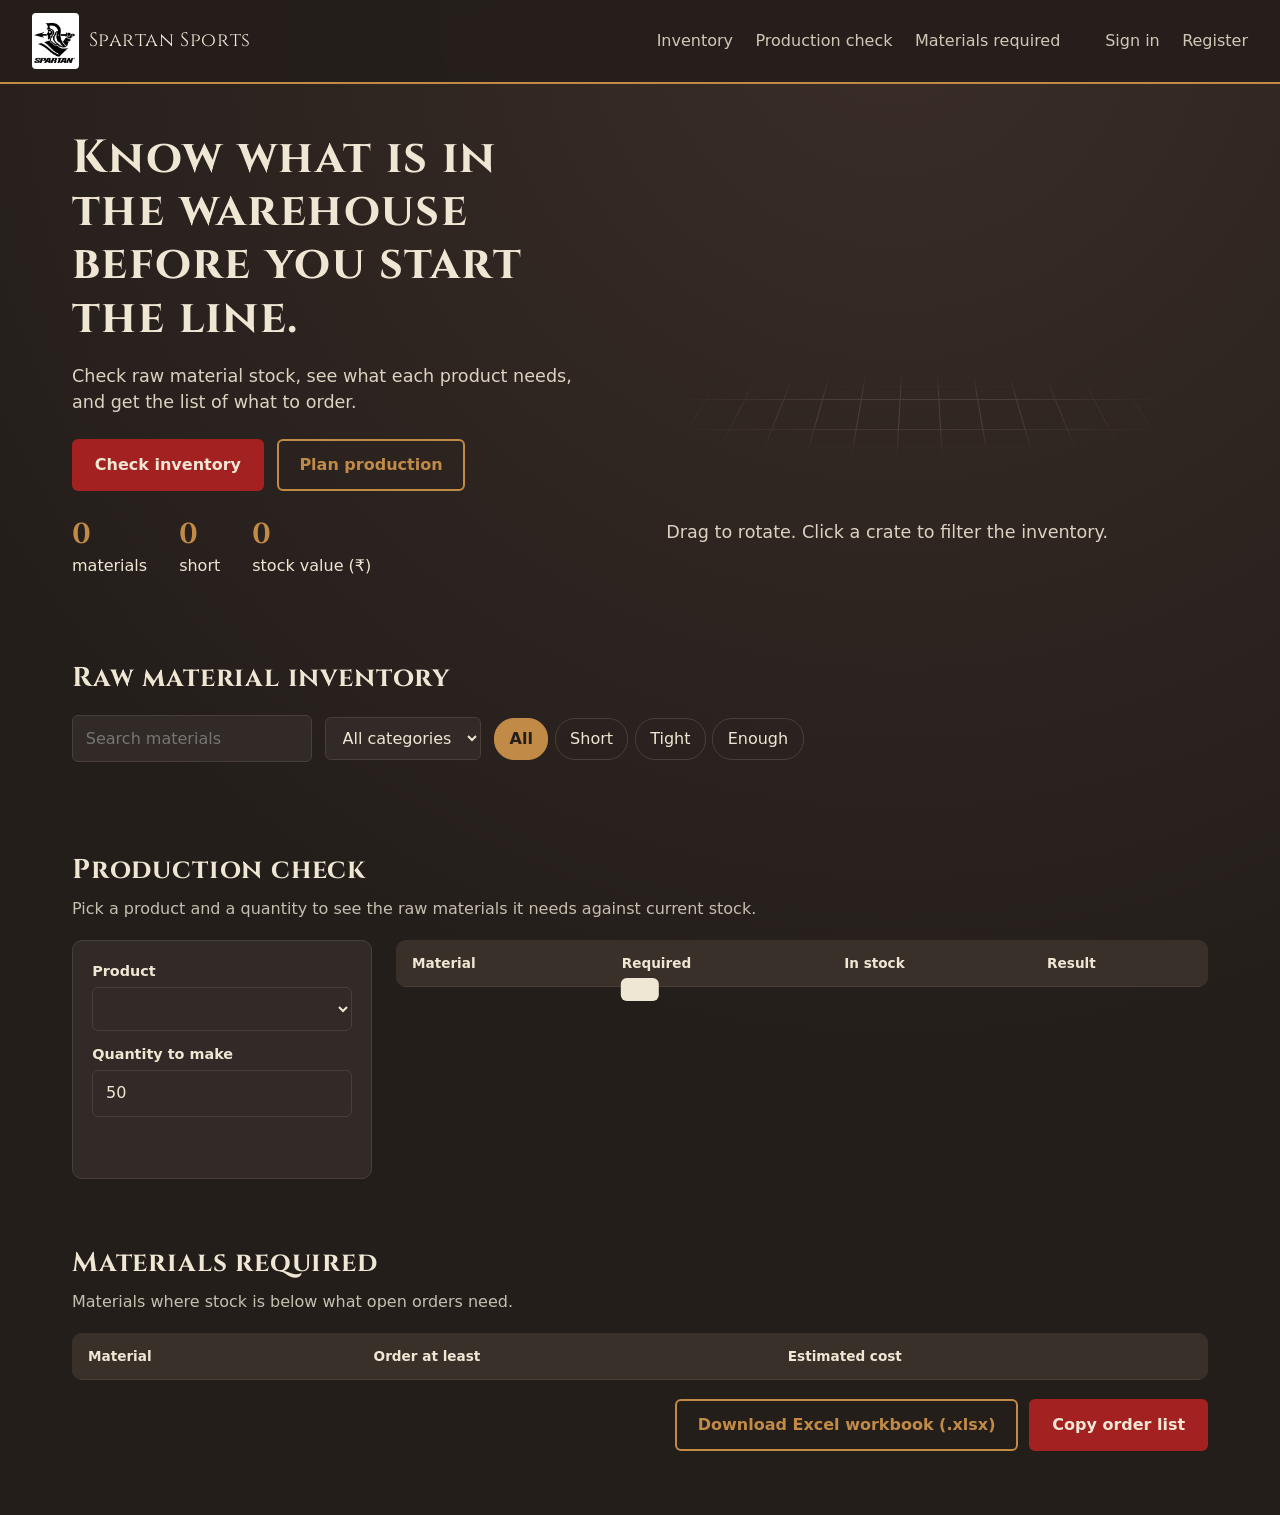
==== index.html @ b4d41f11 "Complete Spartan Sports inventory with Auth & Admin Panel" ====
<!DOCTYPE html>
<html lang="en">
<head>
  <meta charset="UTF-8">
  <meta name="viewport" content="width=device-width, initial-scale=1">
  <title>Spartan Sports | Raw Material Inventory</title>
  <link rel="preconnect" href="https://fonts.googleapis.com">
  <link href="https://fonts.googleapis.com/css2?family=Cinzel:wght@400;600;700&display=swap" rel="stylesheet">
  <link rel="stylesheet" href="style.css">
</head>
<body>
  <header class="nav">
    <a class="logo" href="#top" aria-label="Spartan Sports home"><img class="brand-mark" src="spartan-logo.png" alt=""><span>Spartan Sports</span></a>
    <nav>
      <a href="#inventory">Inventory</a>
      <a href="#planner">Production check</a>
      <a href="#orders">Materials required</a>
      <span id="navUser" style="opacity:.8;font-size:.9rem"></span>
      <a href="admin-dashboard.html" id="navAdmin" style="display:none;color:var(--bronze)">🛡️ Admin panel</a>
      <a href="#" id="navSignout" style="display:none" onclick="doSignOut(event)">Sign out</a>
      <a href="login.html" id="navLogin">Sign in</a>
      <a href="register.html" id="navRegister">Register</a>
    </nav>
  </header>

  <main id="top">
    <section class="hero">
      <div class="hero-text">
        <h1>Know what is in the warehouse before you start the line.</h1>
        <p>Check raw material stock, see what each product needs, and get the list of what to order.</p>
        <div class="cta"><a class="btn" href="#inventory">Check inventory</a><a class="btn alt" href="#planner">Plan production</a></div>
        <div class="kpis">
          <div><b id="kTotal">0</b> materials</div>
          <div><b id="kShort">0</b> short</div>
          <div><b id="kValue">0</b> stock value (₹)</div>
        </div>
      </div>
      <div class="stage" id="stage" aria-label="3D crates. Drag to rotate, click a crate to filter the inventory.">
        <div class="floor"></div>
        <div class="cubes" id="cubes"></div>
        <p class="drag-hint">Drag to rotate. Click a crate to filter the inventory.</p>
      </div>
    </section>

    <section id="inventory" class="block">
      <h2>Raw material inventory</h2>
      <div class="toolbar">
        <input id="q" type="search" placeholder="Search materials" aria-label="Search materials">
        <select id="cat" aria-label="Category"><option value="">All categories</option></select>
        <div class="chips" id="chips">
          <button class="chip on" data-s="">All</button>
          <button class="chip" data-s="short">Short</button>
          <button class="chip" data-s="tight">Tight</button>
          <button class="chip" data-s="ok">Enough</button>
        </div>
      </div>
      <div class="grid" id="grid"></div>
      <p class="empty" id="empty" hidden>No materials match. Clear the search or pick another category.</p>
    </section>

    <section id="planner" class="block">
      <h2>Production check</h2>
      <p class="sub">Pick a product and a quantity to see the raw materials it needs against current stock.</p>
      <div class="planner">
        <div class="controls">
          <label for="prod">Product</label><select id="prod"></select>
          <label for="qty">Quantity to make</label><input id="qty" type="number" min="1" value="50">
          <p class="verdict" id="verdict"></p>
        </div>
        <div class="table-scroll"><table>
          <thead><tr><th>Material</th><th>Required</th><th>In stock</th><th>Result</th></tr></thead>
          <tbody id="planBody"></tbody>
        </table></div>
      </div>
    </section>

    <section id="orders" class="block">
      <h2>Materials required</h2>
      <p class="sub">Materials where stock is below what open orders need.</p>
      <div class="table-scroll"><table>
        <thead><tr><th>Material</th><th>Order at least</th><th>Estimated cost</th></tr></thead>
        <tbody id="ordBody"></tbody>
      </table></div>
      <p class="empty" id="ordEmpty" hidden>Nothing to order. Stock covers every open order.</p>
      <div class="ord-foot"><strong id="ordTotal"></strong><div class="actions">
        <button class="btn alt" id="excelBtn" type="button">Download Excel workbook (.xlsx)</button>
        <button class="btn" id="copyBtn" type="button">Copy order list</button>
      </div></div>
    </section>
  </main>
  <div class="toast" id="toast" role="status"></div>
  <script src="xlsx.full.min.js"></script>
  <script src="auth.js"></script>
  <script src="script.js"></script>
  <script>
  // ── Session banner & import loader ──────────────────────
  (function initSession() {
    const sess = getSession();
    const navUser     = document.getElementById("navUser");
    const navAdmin    = document.getElementById("navAdmin");
    const navSignout  = document.getElementById("navSignout");
    const navLogin    = document.getElementById("navLogin");
    const navRegister = document.getElementById("navRegister");

    if (sess) {
      if (navUser)     navUser.textContent = "👋 " + sess.name + (sess.role === "admin" ? " (Admin)" : "");
      if (navSignout)  navSignout.style.display = "inline";
      if (navLogin)    navLogin.style.display = "none";
      if (navRegister) navRegister.style.display = "none";
      if (sess.role === "admin" && navAdmin) navAdmin.style.display = "inline";
    }

    // Load imported inventory if available
    const imp = localStorage.getItem("ss_inventory_import");
    if (imp) {
      try {
        const rows = JSON.parse(imp);
        if (Array.isArray(rows) && rows.length) {
          // Replace global M array
          M.length = 0;
          rows.forEach(r => M.push(r));
          byKey_refresh();
          render(); plan(); updateKPIs(); updateOrders();
          toast("Inventory loaded from imported data (" + rows.length + " materials)");
        }
      } catch (e) { console.warn("Failed to load imported inventory", e); }
    }
  })();

  function doSignOut(e) {
    e.preventDefault();
    sessionStorage.removeItem("ss_session");
    window.location.href = "login.html";
  }
  </script>
</body>
</html>
---- style.css ----
:root {
    --bronze: #c18a47;
    --crimson: #a32121;
    --bone: #efe6d4;
    --iron: #241e1b;
    --iron2: #322a26;
    --line: #4a3f38;
    --ok: #5fae6b;
    --warn: #e0a33a;
    --bad: #e5604f;
    --serif: "Cinzel", "Trajan Pro", Georgia, serif;
    --sans: "Segoe UI", system-ui, -apple-system, Roboto, sans-serif
}

* {
    box-sizing: border-box
}

html {
    scroll-behavior: smooth
}

body {
    margin: 0;
    font-family: var(--sans);
    background: radial-gradient(circle at 70% 0, #3a2d27, var(--iron) 60%);
    color: var(--bone);
    line-height: 1.5
}

h1,
h2,
.logo {
    font-family: var(--serif);
    letter-spacing: .03em
}

a {
    color: inherit
}

button,
input,
select {
    font: inherit
}

input,
select {
    padding: .65rem .8rem;
    border: 1px solid var(--line);
    border-radius: 6px;
    background: var(--iron2);
    color: var(--bone)
}

:focus-visible {
    outline: 3px solid var(--bronze);
    outline-offset: 2px
}

.nav {
    position: sticky;
    top: 0;
    z-index: 10;
    display: flex;
    justify-content: space-between;
    align-items: center;
    flex-wrap: wrap;
    gap: .5rem;
    padding: .8rem 2rem;
    background: rgba(36, 30, 27, .92);
    backdrop-filter: blur(6px);
    border-bottom: 2px solid var(--bronze)
}

.logo {
    display: flex;
    align-items: center;
    gap: .6rem;
    text-decoration: none;
    font-size: 1.2rem
}

.brand-mark {
    display: block;
    width: auto;
    height: 56px;
    padding: 2px;
    background: #fff;
    border-radius: 4px;
    object-fit: contain
}

.nav nav {
    display: flex;
    gap: 1.4rem;
    align-items: center;
    flex-wrap: wrap
}

.nav nav a {
    text-decoration: none;
    opacity: .85
}

.nav nav a:hover {
    opacity: 1;
    color: var(--bronze)
}

.hero {
    display: grid;
    grid-template-columns: 1fr 1.1fr;
    gap: 2rem;
    align-items: center;
    max-width: 1200px;
    margin: 0 auto;
    padding: 3rem 2rem 2rem
}

.hero h1 {
    font-size: clamp(1.8rem, 4vw, 2.9rem);
    line-height: 1.15;
    margin: 0 0 1rem
}

.hero p {
    max-width: 46ch;
    font-size: 1.1rem;
    opacity: .9
}

.cta {
    display: flex;
    gap: .8rem;
    flex-wrap: wrap;
    margin: 1.5rem 0
}

.btn {
    display: inline-block;
    background: var(--crimson);
    color: var(--bone);
    border: 2px solid var(--crimson);
    padding: .75rem 1.3rem;
    border-radius: 6px;
    text-decoration: none;
    font-weight: 600;
    cursor: pointer;
    transition: transform .15s, background .2s
}

.btn:hover {
    background: #7d1515;
    transform: translateY(-2px)
}

.btn.alt {
    background: transparent;
    border-color: var(--bronze);
    color: var(--bronze)
}

.btn.alt:hover {
    background: var(--bronze);
    color: var(--iron)
}

.kpis {
    display: flex;
    gap: 2rem;
    flex-wrap: wrap
}

.kpis b {
    display: block;
    font: 700 1.8rem var(--serif);
    color: var(--bronze)
}

/* 3D stage */
.stage {
    position: relative;
    height: 380px;
    perspective: 900px;
    cursor: grab;
    touch-action: pan-y;
    user-select: none
}

.stage:active {
    cursor: grabbing
}

.floor {
    position: absolute;
    left: 5%;
    right: 5%;
    bottom: 25px;
    height: 220px;
    transform: rotateX(72deg);
    background: linear-gradient(var(--line) 1px, transparent 1px) 0 0/40px 40px, linear-gradient(90deg, var(--line) 1px, transparent 1px) 0 0/40px 40px;
    mask-image: radial-gradient(closest-side, #000 40%, transparent);
    -webkit-mask-image: radial-gradient(closest-side, #000 40%, transparent)
}

.cubes {
    position: absolute;
    inset: 0;
    display: flex;
    justify-content: center;
    align-items: center;
    gap: 60px;
    padding-bottom: 30px
}

.cube {
    position: relative;
    width: 110px;
    height: 110px;
    transform-style: preserve-3d
}

.face {
    position: absolute;
    inset: 0;
    display: grid;
    place-items: center;
    text-align: center;
    font: 700 .85rem var(--serif);
    padding: .4rem;
    border: 2px solid var(--bronze);
    backface-visibility: hidden
}

.face small {
    display: block;
    font: 400 .75rem var(--sans);
    opacity: .9
}

.f0 {
    transform: translateZ(55px)
}

.f1 {
    transform: rotateY(90deg) translateZ(55px)
}

.f2 {
    transform: rotateY(180deg) translateZ(55px)
}

.f3 {
    transform: rotateY(-90deg) translateZ(55px)
}

.f4 {
    transform: rotateX(90deg) translateZ(55px);
    background: #3b3029
}

.f5 {
    transform: rotateX(-90deg) translateZ(55px);
    background: #1a1513
}

.cube.good .face {
    background: #2f5a3a
}

.cube.bad .face {
    background: #8a2a22
}

.cube .f4 {
    background: #4b3d34
}

.cube .f5 {
    background: #1a1513
}

.cube[data-cat="Wood"] .face {
    background: #b58a54;
    color: var(--iron)
}

.cube:hover .face {
    border-color: #fff
}

.drag-hint {
    position: absolute;
    bottom: 0;
    width: 100%;
    text-align: center;
    font-size: .85rem;
    opacity: .7;
    margin: 0
}

.block {
    max-width: 1200px;
    margin: 0 auto;
    padding: 3rem 2rem 1rem;
    scroll-margin-top: 60px
}

.block h2 {
    font-size: 1.7rem;
    margin: 0 0 .4rem
}

.sub {
    opacity: .8;
    margin: 0 0 1.2rem
}

.toolbar {
    display: flex;
    gap: .8rem;
    flex-wrap: wrap;
    margin: 1rem 0 1.5rem;
    align-items: center
}

.toolbar input {
    min-width: 240px
}

.chips {
    display: flex;
    gap: .4rem
}

.chip {
    background: transparent;
    border: 1px solid var(--line);
    color: var(--bone);
    padding: .5rem .9rem;
    border-radius: 20px;
    cursor: pointer
}

.chip.on {
    background: var(--bronze);
    color: var(--iron);
    border-color: var(--bronze);
    font-weight: 600
}

.grid {
    display: grid;
    grid-template-columns: repeat(auto-fill, minmax(240px, 1fr));
    gap: 1.4rem;
    perspective: 1000px
}

.card {
    background: linear-gradient(145deg, #3a302a, #2a221e);
    border: 1px solid var(--line);
    border-top: 4px solid var(--ok);
    border-radius: 10px;
    padding: 1.2rem;
    transform-style: preserve-3d;
    transition: transform .15s ease-out, box-shadow .2s;
    box-shadow: 0 8px 20px rgba(0, 0, 0, .35)
}

.card.tight {
    border-top-color: var(--warn)
}

.card.short {
    border-top-color: var(--bad)
}

.card:hover {
    box-shadow: 0 18px 35px rgba(0, 0, 0, .55)
}

.card h3 {
    margin: 0;
    font-size: 1.05rem;
    transform: translateZ(25px)
}

.cat {
    margin: .1rem 0 .8rem;
    opacity: .7;
    font-size: .85rem;
    transform: translateZ(15px)
}

.big {
    font: 700 2rem var(--serif);
    transform: translateZ(35px)
}

.big small {
    font: 400 .9rem var(--sans);
    opacity: .7
}

.bar {
    height: 8px;
    background: #1a1513;
    border-radius: 4px;
    margin: .7rem 0;
    overflow: hidden
}

.bar i {
    display: block;
    height: 100%;
    background: var(--ok);
    border-radius: 4px;
    transition: width .6s
}

.card.tight .bar i {
    background: var(--warn)
}

.card.short .bar i {
    background: var(--bad)
}

.meta {
    font-size: .85rem;
    opacity: .8;
    margin: 0 0 .8rem
}

.pill {
    display: inline-block;
    padding: .2rem .7rem;
    border-radius: 12px;
    font-size: .8rem;
    font-weight: 700;
    color: var(--iron);
    background: var(--ok);
    transform: translateZ(20px)
}

.pill.tight {
    background: var(--warn)
}

.pill.short {
    background: var(--bad)
}

.planner {
    display: grid;
    grid-template-columns: 300px 1fr;
    gap: 1.5rem;
    align-items: start
}

.controls {
    background: var(--iron2);
    border: 1px solid var(--line);
    border-radius: 10px;
    padding: 1.2rem
}

.controls label {
    display: block;
    margin: .8rem 0 .3rem;
    font-weight: 600;
    font-size: .9rem
}

.controls label:first-child {
    margin-top: 0
}

.controls input,
.controls select {
    width: 100%
}

.verdict {
    margin: 1rem 0 0;
    padding: .8rem;
    border-radius: 6px;
    font-weight: 600
}

.verdict.ok {
    background: #27442e
}

.verdict.short {
    background: #5c2620
}

.table-scroll {
    overflow-x: auto
}

table {
    width: 100%;
    border-collapse: collapse;
    min-width: 480px;
    background: var(--iron2);
    border-radius: 10px;
    overflow: hidden
}

th,
td {
    text-align: left;
    padding: .8rem 1rem;
    border-bottom: 1px solid var(--line)
}

th {
    background: #3a302a;
    font-size: .85rem
}

.okc {
    color: var(--ok)
}

.shortc {
    color: var(--bad);
    font-weight: 700
}

.ord-foot {
    display: flex;
    justify-content: space-between;
    align-items: center;
    flex-wrap: wrap;
    gap: 1rem;
    margin: 1.2rem 0 3rem
}

.actions {
    display: flex;
    gap: .7rem;
    flex-wrap: wrap
}

.empty {
    padding: 1.2rem;
    opacity: .8
}

.toast {
    position: fixed;
    bottom: 1.2rem;
    left: 50%;
    transform: translate(-50%, 120px);
    background: var(--bone);
    color: var(--iron);
    padding: .7rem 1.2rem;
    border-radius: 6px;
    font-weight: 600;
    transition: transform .3s
}

.toast.show {
    transform: translate(-50%, 0)
}

@media(max-width:860px) {
    .hero {
        grid-template-columns: 1fr;
        padding: 2rem 1rem
    }

    .stage {
        height: 320px
    }

    .cubes {
        gap: 30px
    }

    .cube {
        width: 80px;
        height: 80px
    }

    .f0 {
        transform: translateZ(40px)
    }

    .f1 {
        transform: rotateY(90deg) translateZ(40px)
    }

    .f2 {
        transform: rotateY(180deg) translateZ(40px)
    }

    .f3 {
        transform: rotateY(-90deg) translateZ(40px)
    }

    .f4 {
        transform: rotateX(90deg) translateZ(40px)
    }

    .f5 {
        transform: rotateX(-90deg) translateZ(40px)
    }

    .face {
        font-size: .7rem
    }

    .planner {
        grid-template-columns: 1fr
    }

    .block {
        padding: 2rem 1rem 1rem
    }

    .nav {
        padding: .8rem 1rem
    }
}

@media(prefers-reduced-motion:reduce) {
    * {
        transition: none !important;
        scroll-behavior: auto !important
    }
}
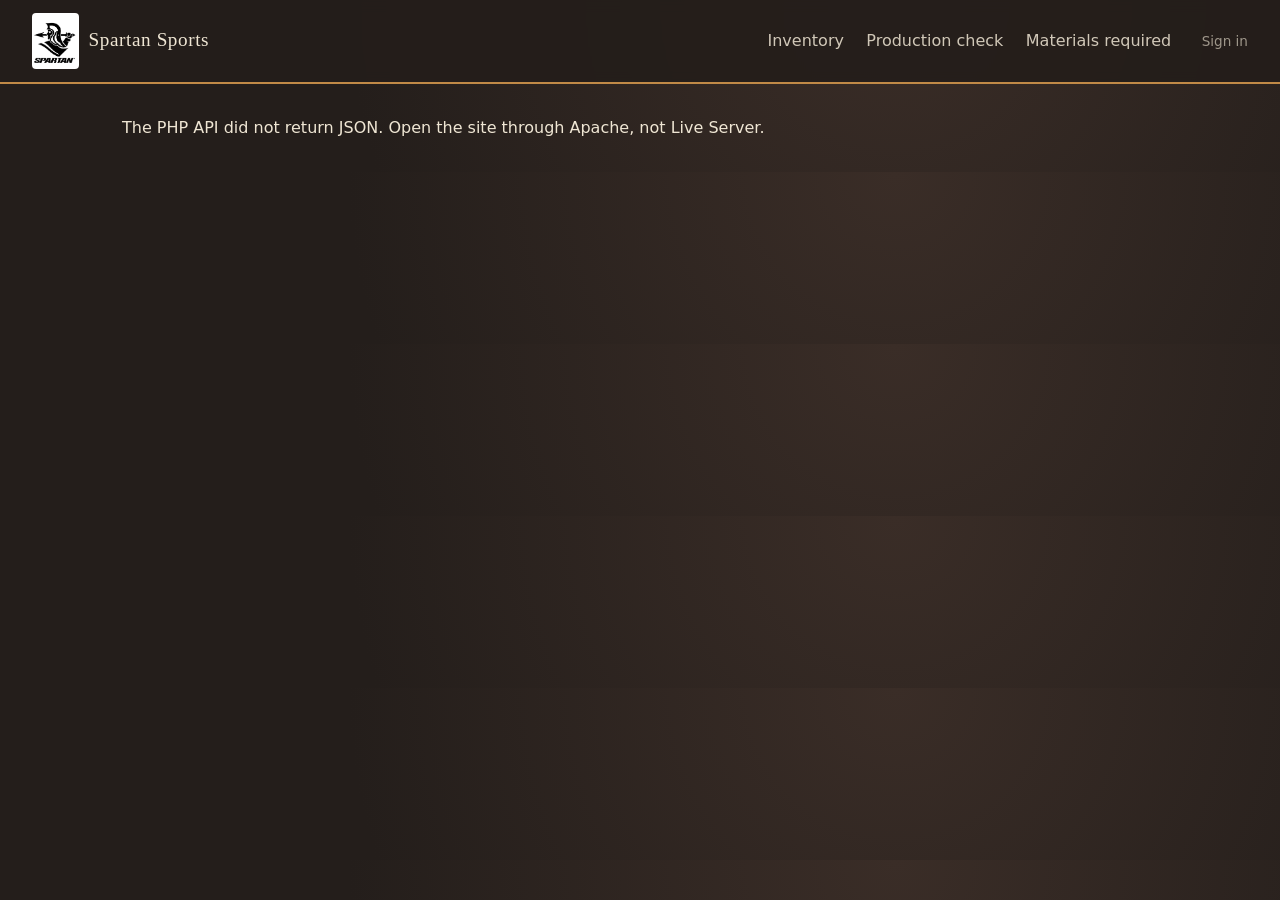
==== commit 80bc15fb: "Add secure inventory auth and Excel import Co-authored-by: Copilot <223556219+Copilot@users.noreply." ====
--- a/index.html
+++ b/index.html
@@ -1,34 +1,36 @@
 <!DOCTYPE html>
 <html lang="en">
+
 <head>
   <meta charset="UTF-8">
   <meta name="viewport" content="width=device-width, initial-scale=1">
   <title>Spartan Sports | Raw Material Inventory</title>
-  <link rel="preconnect" href="https://fonts.googleapis.com">
-  <link href="https://fonts.googleapis.com/css2?family=Cinzel:wght@400;600;700&display=swap" rel="stylesheet">
   <link rel="stylesheet" href="style.css">
 </head>
+
 <body>
   <header class="nav">
-    <a class="logo" href="#top" aria-label="Spartan Sports home"><img class="brand-mark" src="spartan-logo.png" alt=""><span>Spartan Sports</span></a>
+    <a class="logo" href="#top" aria-label="Spartan Sports home"><img class="brand-mark" src="spartan-logo.png"
+        alt=""><span>Spartan Sports</span></a>
     <nav>
       <a href="#inventory">Inventory</a>
       <a href="#planner">Production check</a>
       <a href="#orders">Materials required</a>
-      <span id="navUser" style="opacity:.8;font-size:.9rem"></span>
-      <a href="admin-dashboard.html" id="navAdmin" style="display:none;color:var(--bronze)">🛡️ Admin panel</a>
-      <a href="#" id="navSignout" style="display:none" onclick="doSignOut(event)">Sign out</a>
-      <a href="login.html" id="navLogin">Sign in</a>
-      <a href="register.html" id="navRegister">Register</a>
+      <a href="admin-dashboard.html" id="navAdmin" style="display:none;color:var(--bronze)">Admin panel</a>
+      <a href="login.html" id="navAuth" style="opacity:.6;font-size:.85rem;margin-left:.5rem"
+        title="Sign in">Sign in</a>
+      <a href="#" id="navSignout" style="display:none">Sign out</a>
     </nav>
   </header>
 
-  <main id="top">
-    <section class="hero">
+  <p id="authStatus" role="status" style="max-width:1100px;margin:2rem auto;padding:0 2rem">Checking sign-in and loading inventory…</p>
+  <main id="siteMain" hidden>
+    <section class="hero" id="top">
       <div class="hero-text">
         <h1>Know what is in the warehouse before you start the line.</h1>
         <p>Check raw material stock, see what each product needs, and get the list of what to order.</p>
-        <div class="cta"><a class="btn" href="#inventory">Check inventory</a><a class="btn alt" href="#planner">Plan production</a></div>
+        <div class="cta"><a class="btn" href="#inventory">Check inventory</a><a class="btn alt" href="#planner">Plan
+            production</a></div>
         <div class="kpis">
           <div><b id="kTotal">0</b> materials</div>
           <div><b id="kShort">0</b> short</div>
@@ -46,7 +48,9 @@
       <h2>Raw material inventory</h2>
       <div class="toolbar">
         <input id="q" type="search" placeholder="Search materials" aria-label="Search materials">
-        <select id="cat" aria-label="Category"><option value="">All categories</option></select>
+        <select id="cat" aria-label="Category">
+          <option value="">All categories</option>
+        </select>
         <div class="chips" id="chips">
           <button class="chip on" data-s="">All</button>
           <button class="chip" data-s="short">Short</button>
@@ -67,71 +71,50 @@
           <label for="qty">Quantity to make</label><input id="qty" type="number" min="1" value="50">
           <p class="verdict" id="verdict"></p>
         </div>
-        <div class="table-scroll"><table>
-          <thead><tr><th>Material</th><th>Required</th><th>In stock</th><th>Result</th></tr></thead>
-          <tbody id="planBody"></tbody>
-        </table></div>
+        <div class="table-scroll">
+          <table>
+            <thead>
+              <tr>
+                <th>Material</th>
+                <th>Required</th>
+                <th>In stock</th>
+                <th>Result</th>
+              </tr>
+            </thead>
+            <tbody id="planBody"></tbody>
+          </table>
+        </div>
       </div>
     </section>
 
     <section id="orders" class="block">
       <h2>Materials required</h2>
       <p class="sub">Materials where stock is below what open orders need.</p>
-      <div class="table-scroll"><table>
-        <thead><tr><th>Material</th><th>Order at least</th><th>Estimated cost</th></tr></thead>
-        <tbody id="ordBody"></tbody>
-      </table></div>
+      <div class="table-scroll">
+        <table>
+          <thead>
+            <tr>
+              <th>Material</th>
+              <th>Order at least</th>
+              <th>Estimated cost</th>
+            </tr>
+          </thead>
+          <tbody id="ordBody"></tbody>
+        </table>
+      </div>
       <p class="empty" id="ordEmpty" hidden>Nothing to order. Stock covers every open order.</p>
-      <div class="ord-foot"><strong id="ordTotal"></strong><div class="actions">
-        <button class="btn alt" id="excelBtn" type="button">Download Excel workbook (.xlsx)</button>
-        <button class="btn" id="copyBtn" type="button">Copy order list</button>
-      </div></div>
+      <div class="ord-foot"><strong id="ordTotal"></strong>
+        <div class="actions">
+          <button class="btn alt" id="excelBtn" type="button">Download Excel workbook (.xlsx)</button>
+          <button class="btn" id="copyBtn" type="button">Copy order list</button>
+        </div>
+      </div>
     </section>
   </main>
   <div class="toast" id="toast" role="status"></div>
   <script src="xlsx.full.min.js"></script>
   <script src="auth.js"></script>
   <script src="script.js"></script>
-  <script>
-  // ── Session banner & import loader ──────────────────────
-  (function initSession() {
-    const sess = getSession();
-    const navUser     = document.getElementById("navUser");
-    const navAdmin    = document.getElementById("navAdmin");
-    const navSignout  = document.getElementById("navSignout");
-    const navLogin    = document.getElementById("navLogin");
-    const navRegister = document.getElementById("navRegister");
+</body>
 
-    if (sess) {
-      if (navUser)     navUser.textContent = "👋 " + sess.name + (sess.role === "admin" ? " (Admin)" : "");
-      if (navSignout)  navSignout.style.display = "inline";
-      if (navLogin)    navLogin.style.display = "none";
-      if (navRegister) navRegister.style.display = "none";
-      if (sess.role === "admin" && navAdmin) navAdmin.style.display = "inline";
-    }
-
-    // Load imported inventory if available
-    const imp = localStorage.getItem("ss_inventory_import");
-    if (imp) {
-      try {
-        const rows = JSON.parse(imp);
-        if (Array.isArray(rows) && rows.length) {
-          // Replace global M array
-          M.length = 0;
-          rows.forEach(r => M.push(r));
-          byKey_refresh();
-          render(); plan(); updateKPIs(); updateOrders();
-          toast("Inventory loaded from imported data (" + rows.length + " materials)");
-        }
-      } catch (e) { console.warn("Failed to load imported inventory", e); }
-    }
-  })();
-
-  function doSignOut(e) {
-    e.preventDefault();
-    sessionStorage.removeItem("ss_session");
-    window.location.href = "login.html";
-  }
-  </script>
-</body>
-</html>
+</html>
--- a/style.css
+++ b/style.css
@@ -8,7 +8,7 @@
     --ok: #5fae6b;
     --warn: #e0a33a;
     --bad: #e5604f;
-    --serif: "Cinzel", "Trajan Pro", Georgia, serif;
+    --serif: Georgia, "Trajan Pro", "Times New Roman", serif;
     --sans: "Segoe UI", system-ui, -apple-system, Roboto, sans-serif
 }
 
@@ -211,7 +211,9 @@
     display: flex;
     justify-content: center;
     align-items: center;
-    gap: 60px;
+    align-content: center;
+    flex-wrap: wrap;
+    gap: 30px 60px;
     padding-bottom: 30px
 }
 
